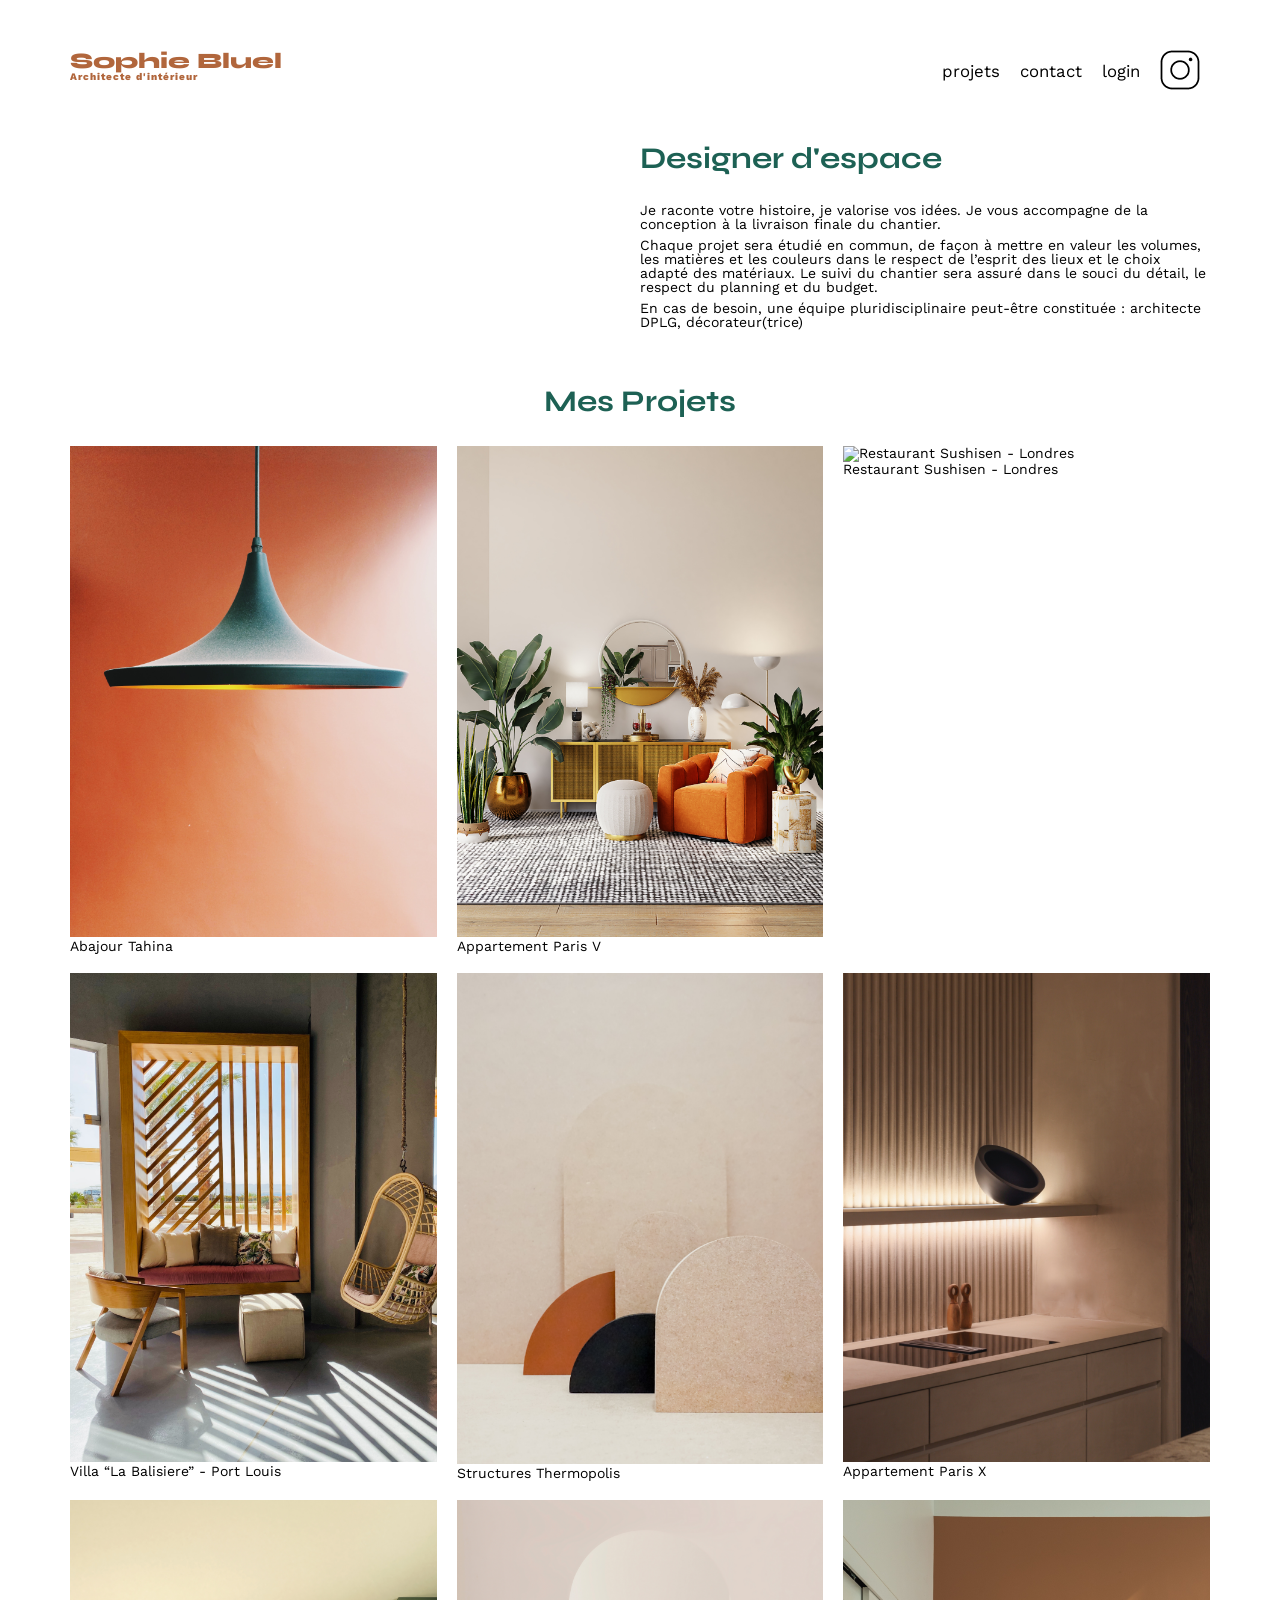
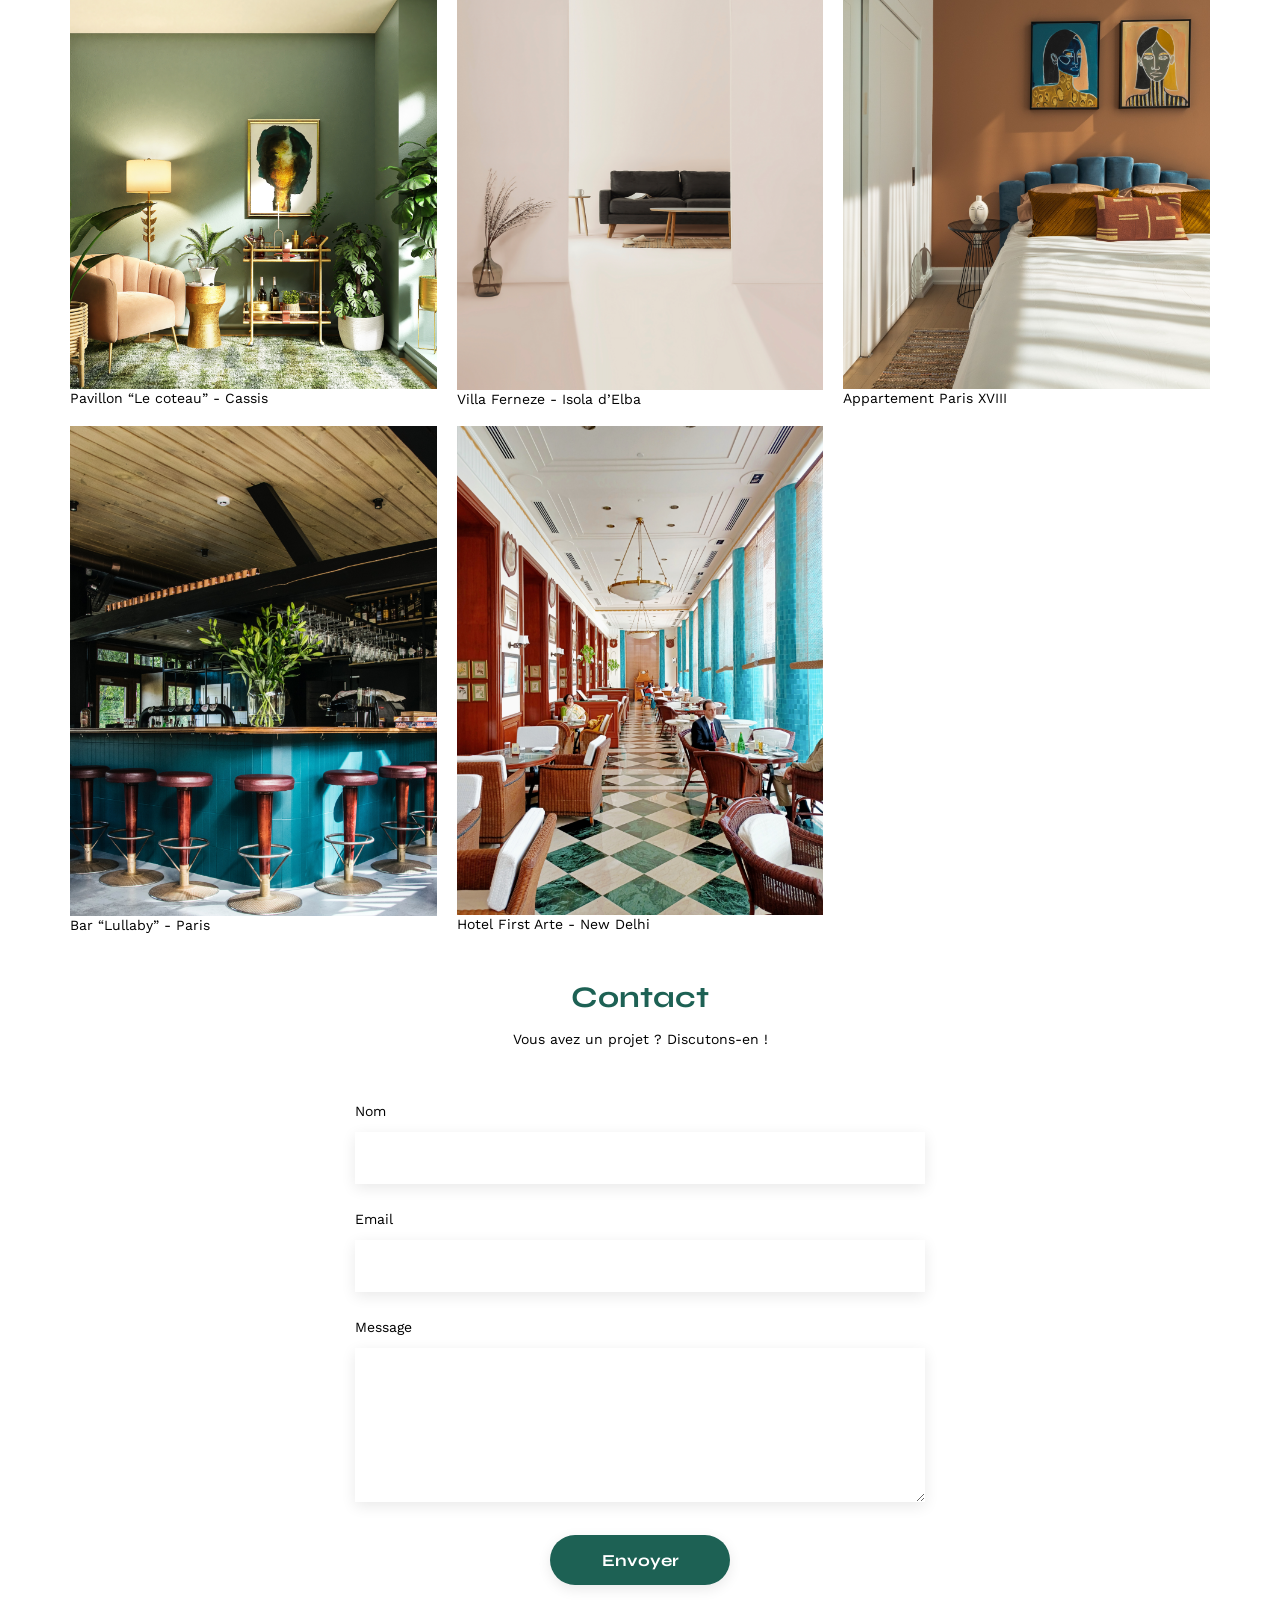
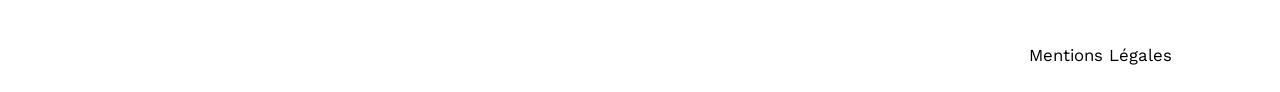
==== FrontEnd/index.html @ 95173ec8 "Ajout du projet 3 sur le repo GitHub" ====
<!DOCTYPE html>
<html lang="fr">
<head>
	<meta charset="UTF-8">
	<title>Sophie Bluel - Architecte d'intérieur</title>
	<meta name="viewport" content="width=device-width, initial-scale=1.0">
	<link rel="preconnect" href="https://fonts.googleapis.com">
	<link rel="preconnect" href="https://fonts.gstatic.com" crossorigin>
	<link href="https://fonts.googleapis.com/css2?family=Syne:wght@700;800&family=Work+Sans&display=swap" rel="stylesheet">
	<meta name="description" content="">
	<link rel="stylesheet" href="./assets/style.css">
</head>
<body>
<header>
	<h1>Sophie Bluel <span>Architecte d'intérieur</span></h1>
	<nav>
		<ul>
			<li>projets</li>
			<li>contact</li>
			<li>login</li>
			<li><img src="./assets/icons/instagram.png" alt="Instagram"></li>
		</ul>
	</nav>
</header>
<main>
	<section id="introduction">
		<figure>
			<img src="./assets/images/sophie-bluel.png" alt="">
		</figure>
		<article>
			<h2>Designer d'espace</h2>
			<p>Je raconte votre histoire, je valorise vos idées. Je vous accompagne de la conception à la livraison finale du chantier.</p>
			<p>Chaque projet sera étudié en commun, de façon à mettre en valeur les volumes, les matières et les couleurs dans le respect de l’esprit des lieux et le choix adapté des matériaux. Le suivi du chantier sera assuré dans le souci du détail, le respect du planning et du budget.</p>
			<p>En cas de besoin, une équipe pluridisciplinaire peut-être constituée : architecte DPLG, décorateur(trice)</p>
		</article>
	</section>
	<section id="portfolio">
		<h2>Mes Projets</h2>
		<div class="gallery">
			<figure>
				<img src="assets/images/abajour-tahina.png" alt="Abajour Tahina">
				<figcaption>Abajour Tahina</figcaption>
			</figure>
			<figure>
				<img src="assets/images/appartement-paris-v.png" alt="Appartement Paris V">
				<figcaption>Appartement Paris V</figcaption>
			</figure>
			<figure>
				<img src="assets/images/restaurant-sushisen-londres.png" alt="Restaurant Sushisen - Londres">
				<figcaption>Restaurant Sushisen - Londres</figcaption>
			</figure>
			<figure>
				<img src="assets/images/la-balisiere.png" alt="Villa “La Balisiere” - Port Louis">
				<figcaption>Villa “La Balisiere” - Port Louis</figcaption>
			</figure>
			<figure>
				<img src="assets/images/structures-thermopolis.png" alt="Structures Thermopolis">
				<figcaption>Structures Thermopolis</figcaption>
			</figure>
			<figure>
				<img src="assets/images/appartement-paris-x.png" alt="Appartement Paris X">
				<figcaption>Appartement Paris X</figcaption>
			</figure>
			<figure>
				<img src="assets/images/le-coteau-cassis.png" alt="Pavillon “Le coteau” - Cassis">
				<figcaption>Pavillon “Le coteau” - Cassis</figcaption>
			</figure>
			<figure>
				<img src="assets/images/villa-ferneze.png" alt="Villa Ferneze - Isola d’Elba">
				<figcaption>Villa Ferneze - Isola d’Elba</figcaption>
			</figure>
			<figure>
				<img src="assets/images/appartement-paris-xviii.png" alt="Appartement Paris XVIII">
				<figcaption>Appartement Paris XVIII</figcaption>
			</figure>
			<figure>
				<img src="assets/images/bar-lullaby-paris.png" alt="Bar “Lullaby” - Paris">
				<figcaption>Bar “Lullaby” - Paris</figcaption>
			</figure>
			<figure>
				<img src="assets/images/hotel-first-arte-new-delhi.png" alt="Hotel First Arte - New Delhi">
				<figcaption>Hotel First Arte - New Delhi</figcaption>
			</figure>
		</div>
	</section>
	<section id="contact">
		<h2>Contact</h2>
		<p>Vous avez un projet ? Discutons-en !</p>
		<form action="#" method="post">
			<label for="name">Nom</label>
			<input type="text" name="name" id="name">
			<label for="email">Email</label>
			<input type="email" name="email" id="email">
			<label for="message">Message</label>
			<textarea name="message" id="message" cols="30" rows="10"></textarea>
			<input type="submit" value="Envoyer">
		</form>
	</section>
</main>

<footer>
	<nav>
		<ul>
			<li>Mentions Légales</li>
		</ul>
	</nav>
</footer>
</body>
</html>
---- FrontEnd/assets/style.css ----
/* http://meyerweb.com/eric/tools/css/reset/
   v2.0 | 20110126
   License: none (public domain)
*/

html, body, div, span, applet, object, iframe,
h1, h2, h3, h4, h5, h6, p, blockquote, pre,
a, abbr, acronym, address, big, cite, code,
del, dfn, em, img, ins, kbd, q, s, samp,
small, strike, strong, sub, sup, tt, var,
b, u, i, center,
dl, dt, dd, ol, ul, li,
fieldset, form, label, legend,
table, caption, tbody, tfoot, thead, tr, th, td,
article, aside, canvas, details, embed,
figure, figcaption, footer, header, hgroup,
menu, nav, output, ruby, section, summary,
time, mark, audio, video {
	margin: 0;
	padding: 0;
	border: 0;
	font-size: 100%;
	font: inherit;
	vertical-align: baseline;
}
/* HTML5 display-role reset for older browsers */
article, aside, details, figcaption, figure,
footer, header, hgroup, menu, nav, section {
	display: block;
}
body {
	line-height: 1;
}
ol, ul {
	list-style: none;
}
blockquote, q {
	quotes: none;
}
blockquote:before, blockquote:after,
q:before, q:after {
	content: '';
	content: none;
}
table {
	border-collapse: collapse;
	border-spacing: 0;
}
/** end reset css**/
body {
	max-width: 1140px;
	margin:auto;
	font-family: 'Work Sans' ;
	font-size: 14px;
}
header {
	display: flex;
	justify-content: space-between;
	margin: 50px 0
}
section {
	margin: 50px 0
}

h1{
	display: flex;
	flex-direction: column;
	font-family: 'Syne';
	font-size: 22px;
	font-weight: 800;
	color: #B1663C
}

h1 > span {
	font-family: 'Work Sans';
	font-size:10px;
	letter-spacing: 0.1em;
;
}

h2{
	font-family: 'Syne';
	font-weight: 700;
	font-size: 30px;
	color: #1D6154
}
nav ul {
	display: flex;
	align-items: center;
	list-style-type: none;

}
nav li {
	padding: 0 10px;
	font-size: 1.2em;
}

li:hover {
	color: #B1663C;
}
#introduction {
	display: flex;
	align-items: center;
}
#introduction figure {
	flex: 1
}
#introduction img {
	display: block;
	margin: auto;
	width: 80%;
}

#introduction article {
	flex: 1
}
#introduction h2 {
	margin-bottom: 1em;
}

#introduction p {
	margin-bottom: 0.5em;
}
#portfolio h2 {
	text-align: center;
	margin-bottom: 1em;
}
.gallery {
	width: 100%;
	display: grid;
	grid-template-columns: 1fr 1fr 1fr;
	grid-column-gap: 20px;
	grid-row-gap: 20px;
}

.gallery img {
	width: 100%;

}
#contact {
	width: 50%;
margin: auto;
}
#contact > * {
	text-align: center;

}
#contact h2{
	margin-bottom: 20px;
}
#contact form {
	text-align: left;
	margin-top:30px;
	display: flex;
	flex-direction: column;
}

#contact input {
	height: 50px;
	font-size: 1.2em;
	border: none;
	box-shadow: 0px 4px 14px rgba(0, 0, 0, 0.09);
}
#contact label {
	margin: 2em 0 1em 0;
}
#contact textarea {
	border: none;
	box-shadow: 0px 4px 14px rgba(0, 0, 0, 0.09);
}

input[type="submit"]{
	font-family: 'Syne';
	font-weight: 700;
	color: white;
	background-color: #1D6154;
	margin : 2em auto ;
	width: 180px;
	text-align: center;
	border-radius: 60px ;
}

footer nav ul {
	display: flex;
	justify-content: flex-end;
	margin: 2em
}
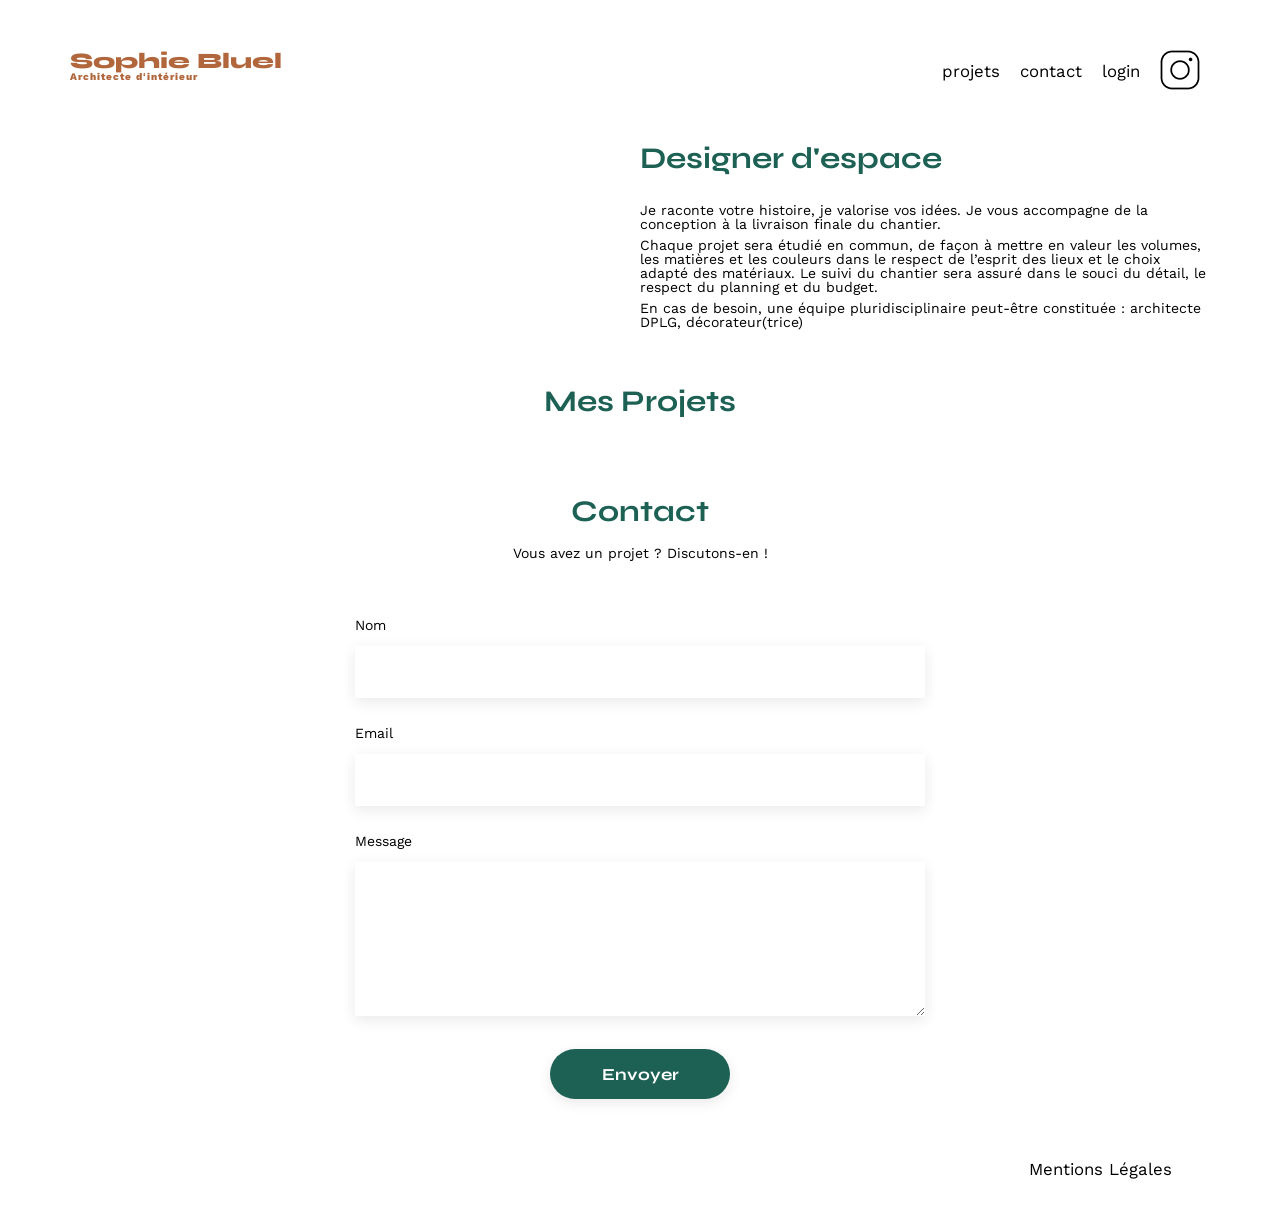
==== commit ef1d1348: "Récupération des données des travaux via l'API" ====
--- a/FrontEnd/index.html
+++ b/FrontEnd/index.html
@@ -9,6 +9,7 @@
 	<link href="https://fonts.googleapis.com/css2?family=Syne:wght@700;800&family=Work+Sans&display=swap" rel="stylesheet">
 	<meta name="description" content="">
 	<link rel="stylesheet" href="./assets/style.css">
+	<script type="module" src="work.js"></script>
 </head>
 <body>
 <header>
@@ -37,7 +38,7 @@
 	<section id="portfolio">
 		<h2>Mes Projets</h2>
 		<div class="gallery">
-			<figure>
+			<!-- <figure>
 				<img src="assets/images/abajour-tahina.png" alt="Abajour Tahina">
 				<figcaption>Abajour Tahina</figcaption>
 			</figure>
@@ -80,7 +81,7 @@
 			<figure>
 				<img src="assets/images/hotel-first-arte-new-delhi.png" alt="Hotel First Arte - New Delhi">
 				<figcaption>Hotel First Arte - New Delhi</figcaption>
-			</figure>
+			</figure> -->
 		</div>
 	</section>
 	<section id="contact">
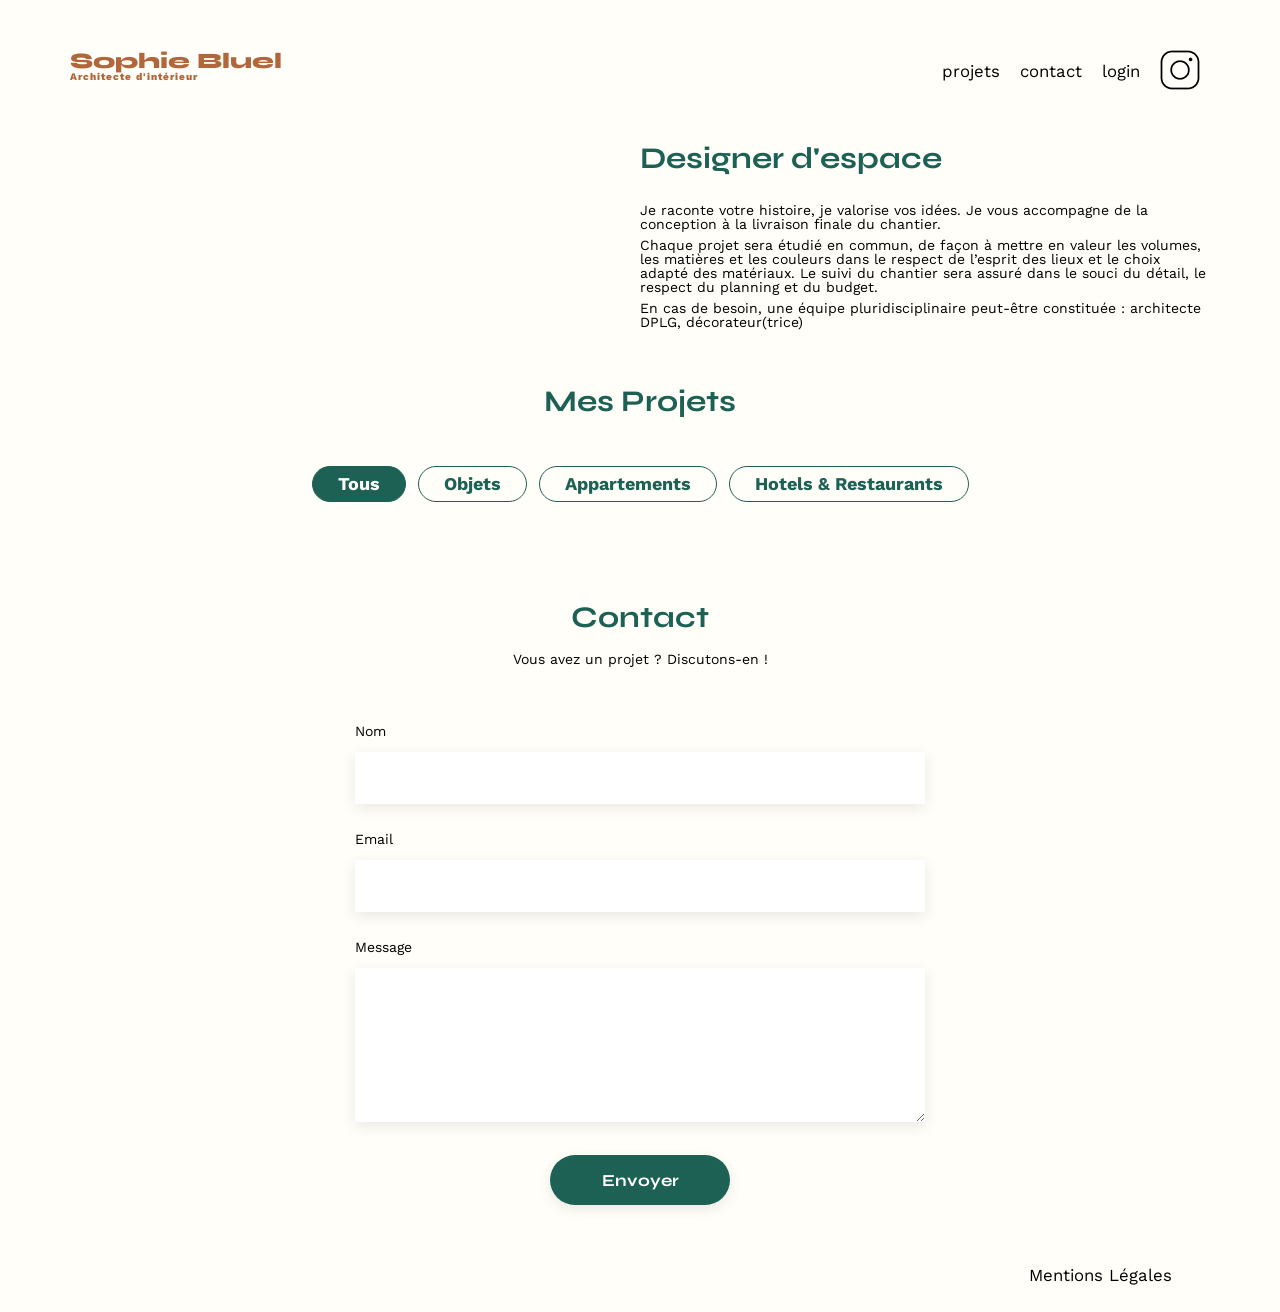
==== commit 715ad968: "Ajout des filtres sur le page d'accueil" ====
--- a/FrontEnd/index.html
+++ b/FrontEnd/index.html
@@ -9,7 +9,7 @@
 	<link href="https://fonts.googleapis.com/css2?family=Syne:wght@700;800&family=Work+Sans&display=swap" rel="stylesheet">
 	<meta name="description" content="">
 	<link rel="stylesheet" href="./assets/style.css">
-	<script type="module" src="work.js"></script>
+	<script type="module" src="main.js" defer></script>
 </head>
 <body>
 <header>
@@ -37,51 +37,15 @@
 	</section>
 	<section id="portfolio">
 		<h2>Mes Projets</h2>
+		<nav id="filter">
+			<ul >
+				<li class="selected">Tous</li>
+				<li>Objets</li>
+				<li>Appartements</li>
+				<li>Hotels & Restaurants</li>
+			</ul>
+		</nav>
 		<div class="gallery">
-			<!-- <figure>
-				<img src="assets/images/abajour-tahina.png" alt="Abajour Tahina">
-				<figcaption>Abajour Tahina</figcaption>
-			</figure>
-			<figure>
-				<img src="assets/images/appartement-paris-v.png" alt="Appartement Paris V">
-				<figcaption>Appartement Paris V</figcaption>
-			</figure>
-			<figure>
-				<img src="assets/images/restaurant-sushisen-londres.png" alt="Restaurant Sushisen - Londres">
-				<figcaption>Restaurant Sushisen - Londres</figcaption>
-			</figure>
-			<figure>
-				<img src="assets/images/la-balisiere.png" alt="Villa “La Balisiere” - Port Louis">
-				<figcaption>Villa “La Balisiere” - Port Louis</figcaption>
-			</figure>
-			<figure>
-				<img src="assets/images/structures-thermopolis.png" alt="Structures Thermopolis">
-				<figcaption>Structures Thermopolis</figcaption>
-			</figure>
-			<figure>
-				<img src="assets/images/appartement-paris-x.png" alt="Appartement Paris X">
-				<figcaption>Appartement Paris X</figcaption>
-			</figure>
-			<figure>
-				<img src="assets/images/le-coteau-cassis.png" alt="Pavillon “Le coteau” - Cassis">
-				<figcaption>Pavillon “Le coteau” - Cassis</figcaption>
-			</figure>
-			<figure>
-				<img src="assets/images/villa-ferneze.png" alt="Villa Ferneze - Isola d’Elba">
-				<figcaption>Villa Ferneze - Isola d’Elba</figcaption>
-			</figure>
-			<figure>
-				<img src="assets/images/appartement-paris-xviii.png" alt="Appartement Paris XVIII">
-				<figcaption>Appartement Paris XVIII</figcaption>
-			</figure>
-			<figure>
-				<img src="assets/images/bar-lullaby-paris.png" alt="Bar “Lullaby” - Paris">
-				<figcaption>Bar “Lullaby” - Paris</figcaption>
-			</figure>
-			<figure>
-				<img src="assets/images/hotel-first-arte-new-delhi.png" alt="Hotel First Arte - New Delhi">
-				<figcaption>Hotel First Arte - New Delhi</figcaption>
-			</figure> -->
 		</div>
 	</section>
 	<section id="contact">
--- a/FrontEnd/assets/style.css
+++ b/FrontEnd/assets/style.css
@@ -30,6 +30,7 @@
 }
 body {
 	line-height: 1;
+	background-color: #fffef8;
 }
 ol, ul {
 	list-style: none;
@@ -125,6 +126,32 @@
 	text-align: center;
 	margin-bottom: 1em;
 }
+
+#filter{
+	margin: 50px 0 50px 0;
+}
+#filter ul{
+	display: flex;
+	justify-content: center;
+}
+#filter li{
+	border: 1px solid #1D6154;
+	border-radius: 30px;
+	color: #1D6154;
+	font-size: large;
+	font-weight: bolder;
+	padding: 8px 25px ;
+	margin: 0 6px 0 6px;
+
+}
+#filter li:hover{
+	cursor: pointer;
+}
+.selected{
+	background-color: #1D6154;
+	color: #fffef8 !important;
+}
+
 .gallery {
 	width: 100%;
 	display: grid;
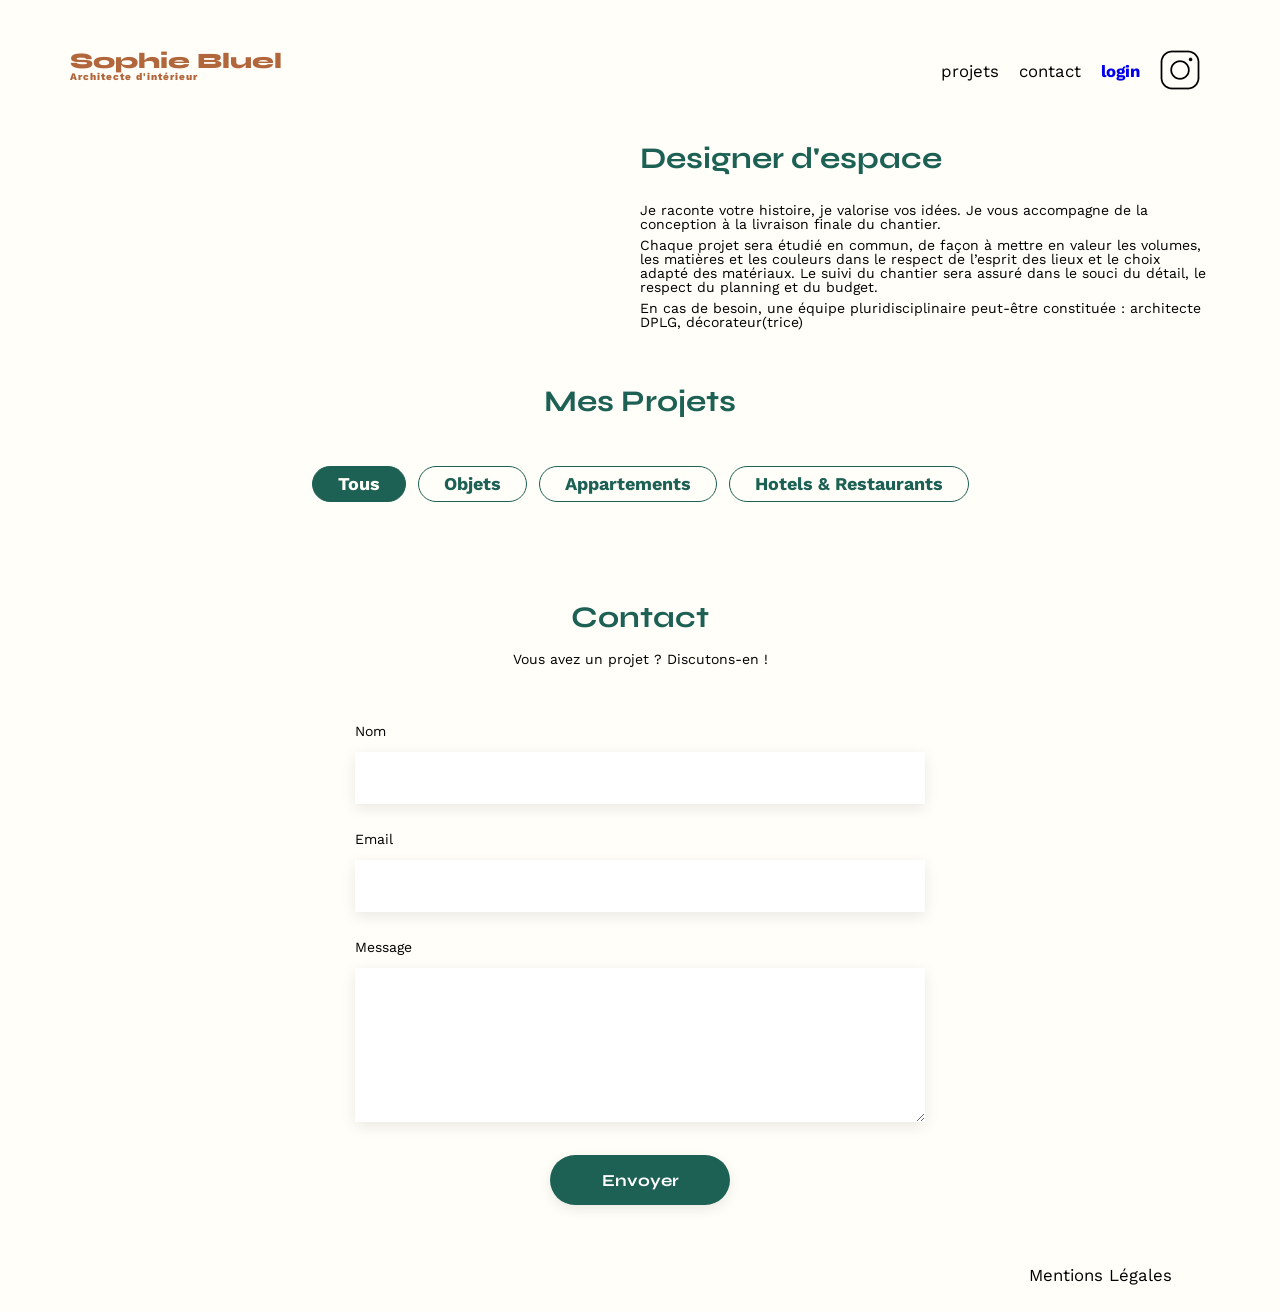
==== commit 5240cab6: "Intégration de la page de login (non fonctionnelle)" ====
--- a/FrontEnd/index.html
+++ b/FrontEnd/index.html
@@ -18,7 +18,7 @@
 		<ul>
 			<li>projets</li>
 			<li>contact</li>
-			<li>login</li>
+			<li><a href="connexion.html">login</a></li>
 			<li><img src="./assets/icons/instagram.png" alt="Instagram"></li>
 		</ul>
 	</nav>
--- a/FrontEnd/assets/style.css
+++ b/FrontEnd/assets/style.css
@@ -95,8 +95,11 @@
 	padding: 0 10px;
 	font-size: 1.2em;
 }
-
-li:hover {
+nav li a{
+	text-decoration: none;
+}
+
+li:hover, a:hover {
 	color: #B1663C;
 }
 #introduction {
@@ -213,3 +216,44 @@
 	margin: 2em
 }
 
+/****************** Connexion.html **************************/
+nav li:nth-child(3) {
+	font-weight: bold;
+}
+
+#connexion{
+	display: flex;
+	flex-direction: column;
+	justify-content: center;
+	align-items: center;
+	height: 400px;
+}
+
+.formulaire-connexion{
+	display: flex;
+	flex-direction: column;
+	justify-content: space-between;
+	align-items: center;
+	height: 300px;
+	width: 40%;
+}
+.formulaire-connexion input{
+	border: 0px;
+	box-shadow: 0px 5px 8px 2px rgb(234, 230, 230);
+	width: 98%;
+	height: 50px;
+}
+.formulaire-connexion button{
+	background-color: #1D6154;
+	border: 0px;
+	border-radius: 30px;
+	padding: 10px 0px 10px 0px;
+	color: #fffef8;
+	width: 50%;
+	font-size: 140%;
+}
+.formulaire-connexion label{
+	width: 100%;
+	font-weight: bold;
+}
+
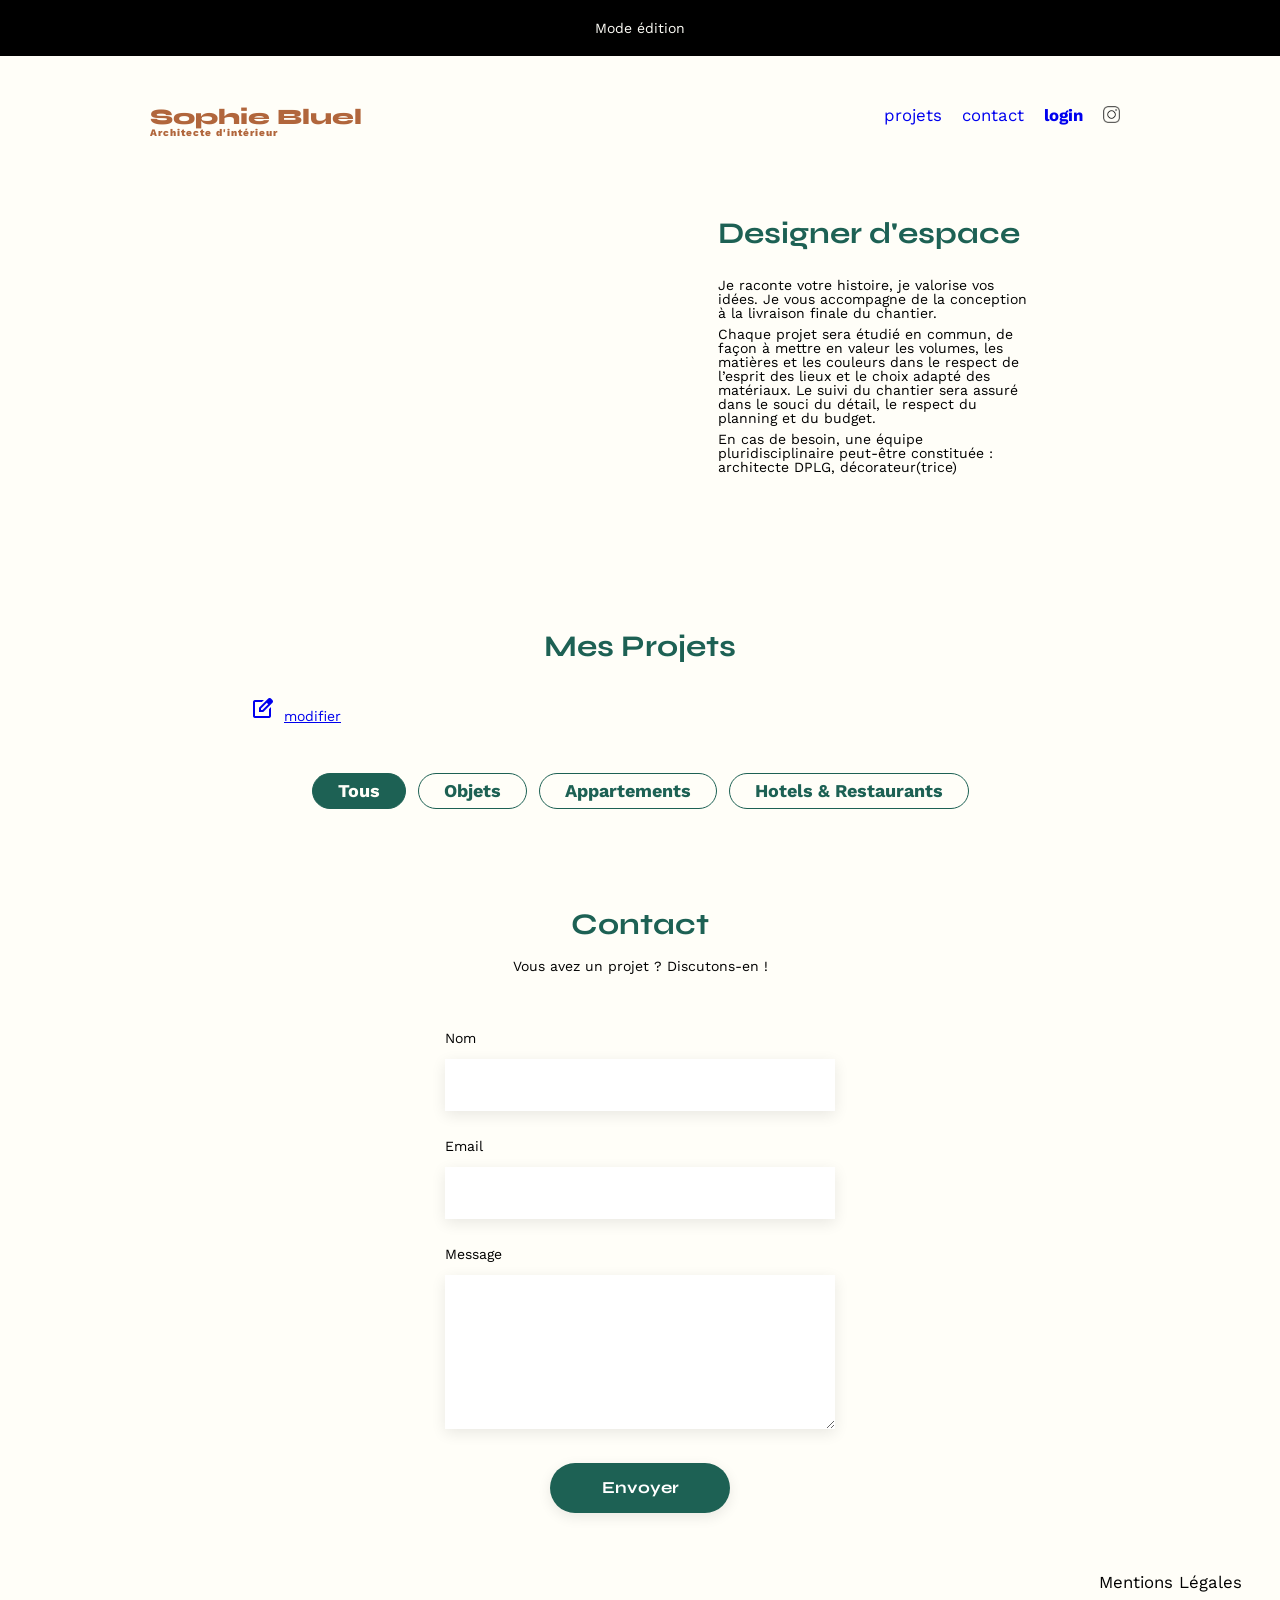
==== commit 3a9ba3da: "Ajout modal" ====
--- a/FrontEnd/index.html
+++ b/FrontEnd/index.html
@@ -7,17 +7,24 @@
 	<link rel="preconnect" href="https://fonts.googleapis.com">
 	<link rel="preconnect" href="https://fonts.gstatic.com" crossorigin>
 	<link href="https://fonts.googleapis.com/css2?family=Syne:wght@700;800&family=Work+Sans&display=swap" rel="stylesheet">
+	<link rel="stylesheet" href="https://fonts.googleapis.com/css2?family=Material+Symbols+Outlined:opsz,wght,FILL,GRAD@20..48,100..700,0..1,-50..200" />
 	<meta name="description" content="">
 	<link rel="stylesheet" href="./assets/style.css">
+	<script defer src="https://kit.fontawesome.com/81fae343a2.js" crossorigin="anonymous"></script>
 	<script type="module" src="main.js" defer></script>
+	<script type="module" src="functions.js" defer></script>
 </head>
 <body>
+	<aside id="editBanner">
+		<p>Mode édition</p>
+	</aside>
+	
 <header>
 	<h1>Sophie Bluel <span>Architecte d'intérieur</span></h1>
 	<nav>
 		<ul>
-			<li>projets</li>
-			<li>contact</li>
+			<li><a href="index.html#portfolio">projets</a></li>
+			<li><a href="#contact">contact</a></li>
 			<li><a href="connexion.html">login</a></li>
 			<li><img src="./assets/icons/instagram.png" alt="Instagram"></li>
 		</ul>
@@ -29,6 +36,7 @@
 			<img src="./assets/images/sophie-bluel.png" alt="">
 		</figure>
 		<article>
+			
 			<h2>Designer d'espace</h2>
 			<p>Je raconte votre histoire, je valorise vos idées. Je vous accompagne de la conception à la livraison finale du chantier.</p>
 			<p>Chaque projet sera étudié en commun, de façon à mettre en valeur les volumes, les matières et les couleurs dans le respect de l’esprit des lieux et le choix adapté des matériaux. Le suivi du chantier sera assuré dans le souci du détail, le respect du planning et du budget.</p>
@@ -37,6 +45,44 @@
 	</section>
 	<section id="portfolio">
 		<h2>Mes Projets</h2>
+		<article id="editProjects">
+			<a href="#modal1" class="js-modal"><span class="material-symbols-outlined">edit_square</span>modifier</a>
+		</article>
+		<!-------- Modals -------->
+		<aside id="modal1" class="modal" aria-hidden="true" aria-modal="false" role="dialog" aria-labelledby="titleModal" style="display: none;">
+			<div class="modal-wrapper">
+				<i class="fa-solid fa-arrow-left" style="display: none;"></i>
+				<i class="fa-solid fa-xmark"></i>
+				<!--------Formulaire de suppression--------->	
+				<h2 id="titleModal" class="supp-form">Galerie photo</h2>
+				<article class="list-photo-edit supp-form" >
+				</article>
+				<!--------Formulaire d'ajout--------->	
+				<h2 id="titleModal2" style="display: none;">Ajout photo</h2>
+				<article class="projects-add-form" style="display: none;">
+					<form action="" method="post" enctype="multipart/form-data">
+						<div class="add-img">
+							<i class="fa-regular fa-image"></i>
+							<label for="imageUrl">+ Ajouter photo</label>
+							<input type="file" id="imageUrl" style="display: none;" accept=".img, .png" />
+							<span>jpg, png : 4mo max</span>
+						</div>
+						<label for="title">Titre</label>
+						<input type="text" name="title" id="title">
+						<label for="categoryId">Catégorie</label>
+						<select name="categoryId" id="categoryId">
+							<option value=""></option>
+						</select>
+					</form>
+				</article>
+				<button id="validateBtn" type="button" style="display: none;">Valider</button>
+                <!----------------------------------->
+				<button id="addImgBtn" class="supp-form" type="button">Ajouter une photo</button>	
+			</div>
+		</aside>
+		
+		<!------------------------------------------->
+		
 		<nav id="filter">
 			<ul >
 				<li class="selected">Tous</li>
@@ -70,5 +116,6 @@
 		</ul>
 	</nav>
 </footer>
+
 </body>
 </html>
--- a/FrontEnd/assets/style.css
+++ b/FrontEnd/assets/style.css
@@ -49,15 +49,35 @@
 }
 /** end reset css**/
 body {
-	max-width: 1140px;
+	max-width: 1500px;
 	margin:auto;
 	font-family: 'Work Sans' ;
 	font-size: 14px;
 }
+#editBanner{
+	display: flex;
+	flex-direction: row;
+	justify-content: center;
+	align-items: center;
+	height: 56px;
+	background-color: black;
+	color: #fffef8;
+}
+#editBanner> *{
+	padding: 0 4px 0 4px;
+}
 header {
 	display: flex;
 	justify-content: space-between;
-	margin: 50px 0
+	margin: 50px 0;
+	padding: 0 150px;
+}
+header nav ul li:last-child img{
+	height: 16.8px;
+}
+main{
+	padding: 0 250px;
+	margin-top: 80px;
 }
 section {
 	margin: 50px 0
@@ -89,7 +109,6 @@
 	display: flex;
 	align-items: center;
 	list-style-type: none;
-
 }
 nav li {
 	padding: 0 10px;
@@ -107,16 +126,16 @@
 	align-items: center;
 }
 #introduction figure {
-	flex: 1
+	flex: 1.2;
 }
 #introduction img {
 	display: block;
-	margin: auto;
-	width: 80%;
+	margin-right: 40px;
+	width: 90%;
 }
 
 #introduction article {
-	flex: 1
+	flex: 0.8;
 }
 #introduction h2 {
 	margin-bottom: 1em;
@@ -124,10 +143,24 @@
 
 #introduction p {
 	margin-bottom: 0.5em;
+}
+#portfolio{
+	flex-wrap: wrap;
+	margin-top: 150px;
 }
 #portfolio h2 {
 	text-align: center;
 	margin-bottom: 1em;
+}
+#editProjects{
+	display: flex;
+	align-items: flex-end;
+	width: 30%;
+	height: fit-content;
+	padding-top: 6px;
+}
+#editProjects span{
+	padding-right: 10px;
 }
 
 #filter{
@@ -257,3 +290,171 @@
 	font-weight: bold;
 }
 
+/******************** Modal - Suppression de projets ************************/
+.modal{
+	position: fixed;
+	display: flex;
+	align-items: center;
+	justify-content: center;
+	top: 0;
+	left: 0;
+	width: 100%;
+	height: 100%;
+	background: rgba(0, 0, 0, 0.35);
+}
+
+.modal-wrapper{
+	display: flex;
+	flex-direction: column;
+	align-items: center;
+	overflow: auto;
+	width: 630px;
+	height: fit-content;
+	padding: 26px;
+	background-color: #fff;
+	border-radius: 2%;
+	
+}
+.fa-xmark{
+	align-self: flex-end;
+	font-size: 22px;
+}
+#titleModal{
+	color: black;
+	font-family: 'Trebuchet MS', 'Lucida Sans Unicode', 'Lucida Grande', 'Lucida Sans', Arial, sans-serif;
+	font-weight: 400;
+	font-size: 29px ;
+	height: fit-content;
+	margin: 15px 0 0 0 !important;
+}
+.list-photo-edit{
+	display: grid;
+	grid-template-columns: 1fr 1fr 1fr 1fr 1fr;
+	column-gap: 10px;
+	row-gap: 30px;
+	border-bottom: 1px solid #cfcfcf;
+	width: 73%;
+	height: fit-content;
+	padding: 55px 0px 65px 0px;
+	margin-bottom: 50px;
+}
+.list-photo-edit figure{
+	display: flex;
+	position: relative;
+	flex-direction: column;
+}
+.list-photo-edit i{
+	align-self: flex-end;
+	position:absolute;
+	top: 6px;
+	right: 6px;
+	width: fit-content;
+	height: fit-content;
+	padding: 4px 5px;
+	border-radius: 3px;
+	background-color: black;
+	font-size: 11px;
+}
+.list-photo-edit figure img{
+	width: 100%;
+	/* height: 120px; */
+}
+#addImgBtn{
+	background-color: #1D6154;
+	color: #fff;
+	border-radius: 20px;
+	width: 43%;
+	height: 35px;
+	font-family:'Century Gothic',sans-serif;
+	font-size: 15px;
+	margin-bottom: 20px;
+}
+.fa-xmark, .fa-trash-can, #addImgBtn{
+	cursor: pointer;
+}
+
+/******************** Modal - Ajout de projets ************************/
+
+.modal-wrapper-2{
+	display: grid;
+	grid-template-columns: 1fr 1fr 1fr 1fr 1fr 1fr;
+	grid-template-rows: 8% 12% 60% 20%;
+	height: 650px;
+}
+
+.fa-arrow-left{
+	grid-column: 1/2;
+	height: 100%;
+	font-size: x-large;
+}
+
+.fa-xmark{
+	grid-column: 6/7;
+	height: 100%;
+	text-align: right;
+}
+
+#titleModal2{
+	grid-column: 3/5;
+	color: black;
+	font-family: sans-serif;
+	font-weight: lighter;
+}
+
+.projects-add-form{
+	grid-column: 2/6;
+	height: 100%;
+}
+.projects-add-form form{
+	display: flex;
+	flex-direction: column;
+	justify-content: space-evenly;
+	height: 100%;
+}
+.add-img{
+	display: flex;
+	flex-direction: column;
+	justify-content: space-evenly;
+	align-items: center;
+	height: 40%;
+	background-color: #e8f1f6;
+}
+
+.add-img .fa-image{
+	color: #b9c5cc;
+	font-size: 60px;
+}
+.add-img label{
+	width: 40%;
+	height: 25%;
+	background-color: #cbd6dc;
+	color: #306685;
+	font-weight: bolder;
+	border-radius: 20px;
+	align-content: center;
+	text-align: center;
+}
+.add-img span{
+	height: 10%;
+}
+
+#title, #categoryId{
+	height: 40px;
+	padding: 0px;
+	border-style: none;
+	box-shadow: 0px 4px 30px -12px rgb(141, 139, 139);
+}
+
+#validateBtn{
+	grid-column: 3/5;
+	/* background-color: #1D6154; */
+	background-color: #a7a7a7;
+	color: #fff;
+	border: none;
+	border-radius: 20px;
+	width: 100%;
+	height: 35px;
+	font-family:'Century Gothic',sans-serif;
+	font-size: 15px;
+	margin-bottom: 20px;
+}
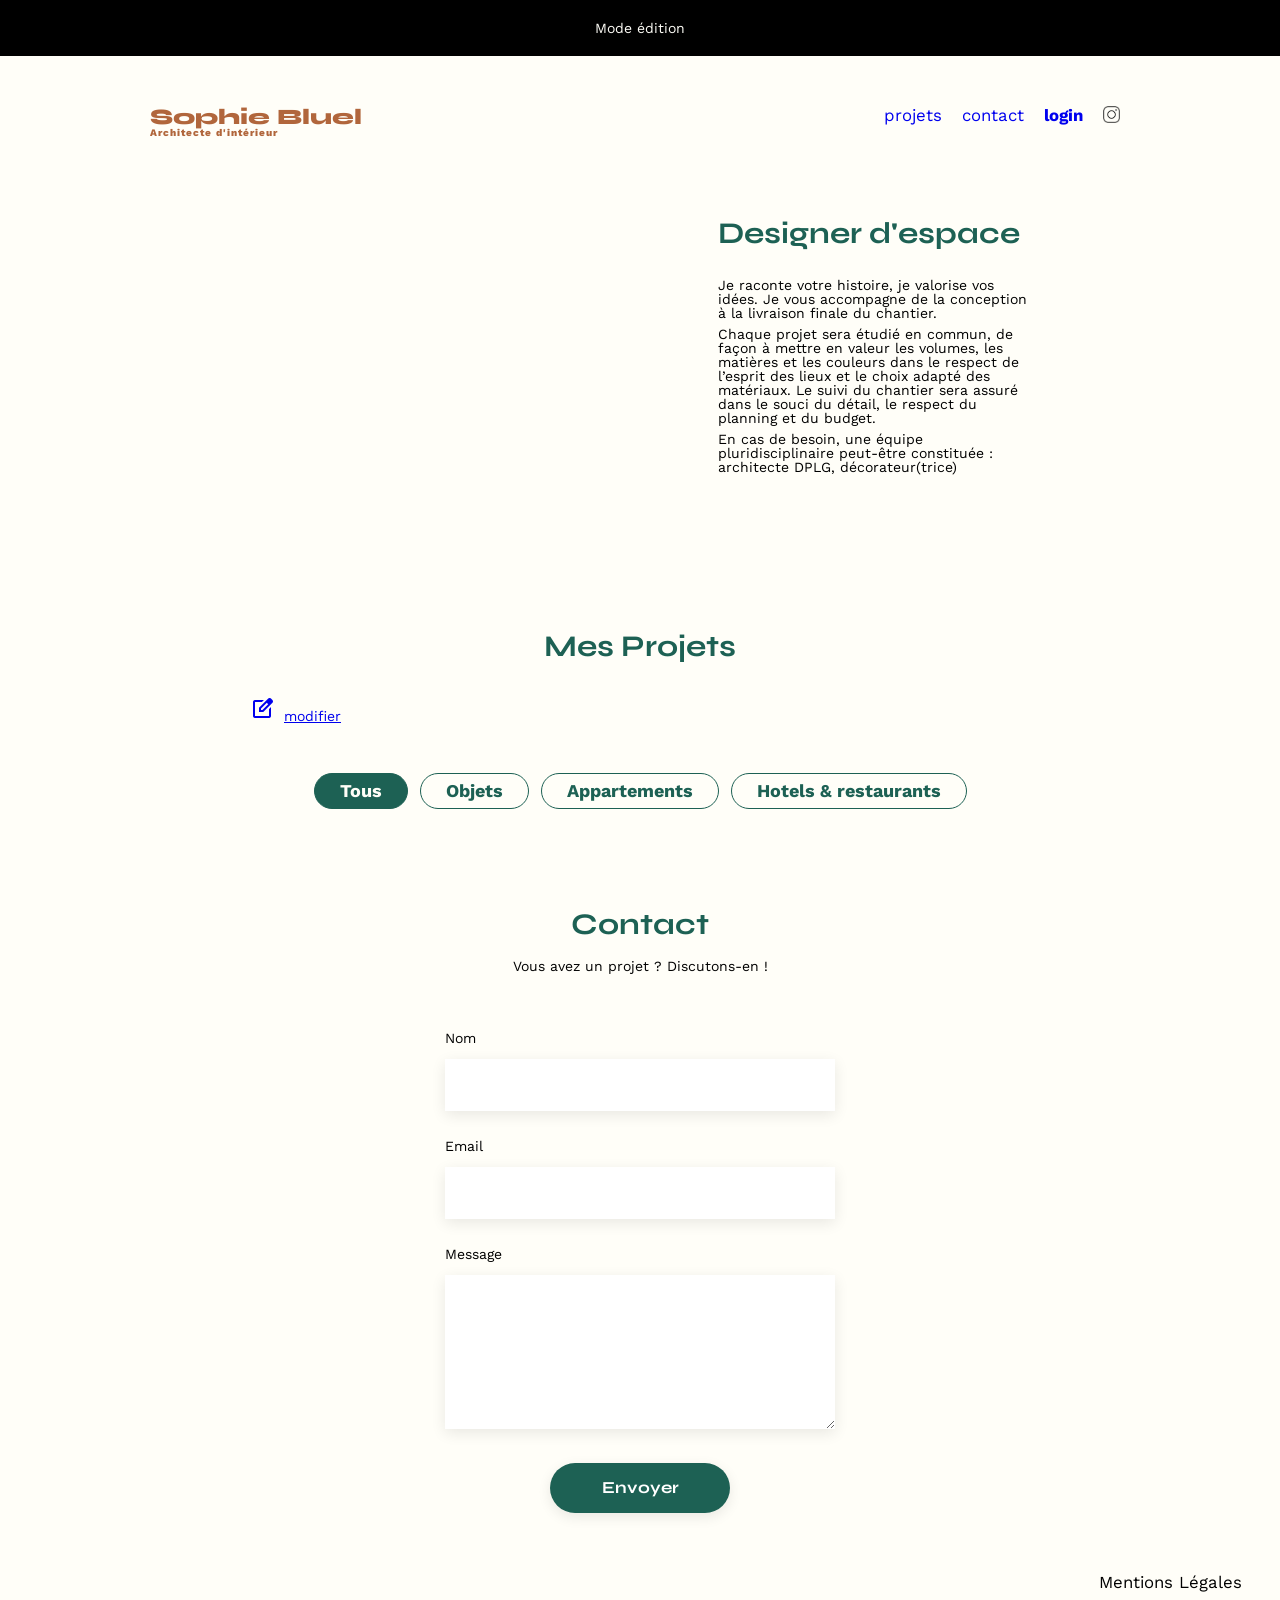
==== commit 3532c5b4: "correction des dernières erreurs" ====
--- a/FrontEnd/index.html
+++ b/FrontEnd/index.html
@@ -23,9 +23,9 @@
 	<h1>Sophie Bluel <span>Architecte d'intérieur</span></h1>
 	<nav>
 		<ul>
-			<li><a href="index.html#portfolio">projets</a></li>
-			<li><a href="#contact">contact</a></li>
-			<li><a href="connexion.html">login</a></li>
+			<li><a href="index.html#portfolio" class="header-link">projets</a></li>
+			<li><a href="#contact" class="header-link">contact</a></li>
+			<li><a href="connexion.html" id="login" class="header-link">login</a></li>
 			<li><img src="./assets/icons/instagram.png" alt="Instagram"></li>
 		</ul>
 	</nav>
@@ -51,20 +51,21 @@
 		<!-------- Modals -------->
 		<aside id="modal1" class="modal" aria-hidden="true" aria-modal="false" role="dialog" aria-labelledby="titleModal" style="display: none;">
 			<div class="modal-wrapper">
-				<i class="fa-solid fa-arrow-left" style="display: none;"></i>
+				<i class="fa-solid fa-arrow-left add-form" style="display: none;"></i>
 				<i class="fa-solid fa-xmark"></i>
 				<!--------Formulaire de suppression--------->	
 				<h2 id="titleModal" class="supp-form">Galerie photo</h2>
 				<article class="list-photo-edit supp-form" >
 				</article>
 				<!--------Formulaire d'ajout--------->	
-				<h2 id="titleModal2" style="display: none;">Ajout photo</h2>
-				<article class="projects-add-form" style="display: none;">
+				<h2 id="titleModal2" class="add-form" style="display: none;">Ajout photo</h2>
+				<article class="projects-add-form add-form" style="display: none;">
 					<form action="" method="post" enctype="multipart/form-data">
 						<div class="add-img">
+							<img id="img-preview" src="" alt="input_img" style="display: none;">
 							<i class="fa-regular fa-image"></i>
 							<label for="imageUrl">+ Ajouter photo</label>
-							<input type="file" id="imageUrl" style="display: none;" accept=".img, .png" />
+							<input type="file" id="imageUrl" name="imageUrl" style="display: none;" accept=".img, .png" />
 							<span>jpg, png : 4mo max</span>
 						</div>
 						<label for="title">Titre</label>
@@ -75,7 +76,7 @@
 						</select>
 					</form>
 				</article>
-				<button id="validateBtn" type="button" style="display: none;">Valider</button>
+				<button id="validateBtn" class="add-form" type="button" style="display: none;">Valider</button>
                 <!----------------------------------->
 				<button id="addImgBtn" class="supp-form" type="button">Ajouter une photo</button>	
 			</div>
@@ -88,7 +89,7 @@
 				<li class="selected">Tous</li>
 				<li>Objets</li>
 				<li>Appartements</li>
-				<li>Hotels & Restaurants</li>
+				<li>Hotels & restaurants</li>
 			</ul>
 		</nav>
 		<div class="gallery">
--- a/FrontEnd/assets/style.css
+++ b/FrontEnd/assets/style.css
@@ -47,7 +47,7 @@
 	border-collapse: collapse;
 	border-spacing: 0;
 }
-/** end reset css**/
+
 body {
 	max-width: 1500px;
 	margin:auto;
@@ -116,6 +116,13 @@
 }
 nav li a{
 	text-decoration: none;
+}
+
+.header-link:visited{
+	color: rgb(0, 0, 0);
+}
+.header-link:fo{
+	color: rgb(0, 0, 0);
 }
 
 li:hover, a:hover {
@@ -178,7 +185,6 @@
 	font-weight: bolder;
 	padding: 8px 25px ;
 	margin: 0 6px 0 6px;
-
 }
 #filter li:hover{
 	cursor: pointer;
@@ -357,7 +363,6 @@
 }
 .list-photo-edit figure img{
 	width: 100%;
-	/* height: 120px; */
 }
 #addImgBtn{
 	background-color: #1D6154;
@@ -418,6 +423,12 @@
 	align-items: center;
 	height: 40%;
 	background-color: #e8f1f6;
+	padding: 0 25%;
+}
+
+#img-preview{
+	width:100%;
+	height:100%;
 }
 
 .add-img .fa-image{
@@ -425,7 +436,7 @@
 	font-size: 60px;
 }
 .add-img label{
-	width: 40%;
+	width: 90%;
 	height: 25%;
 	background-color: #cbd6dc;
 	color: #306685;
@@ -447,7 +458,6 @@
 
 #validateBtn{
 	grid-column: 3/5;
-	/* background-color: #1D6154; */
 	background-color: #a7a7a7;
 	color: #fff;
 	border: none;
@@ -458,3 +468,7 @@
 	font-size: 15px;
 	margin-bottom: 20px;
 }
+
+.okColor{
+	background-color: #1D6154 !important;
+}
